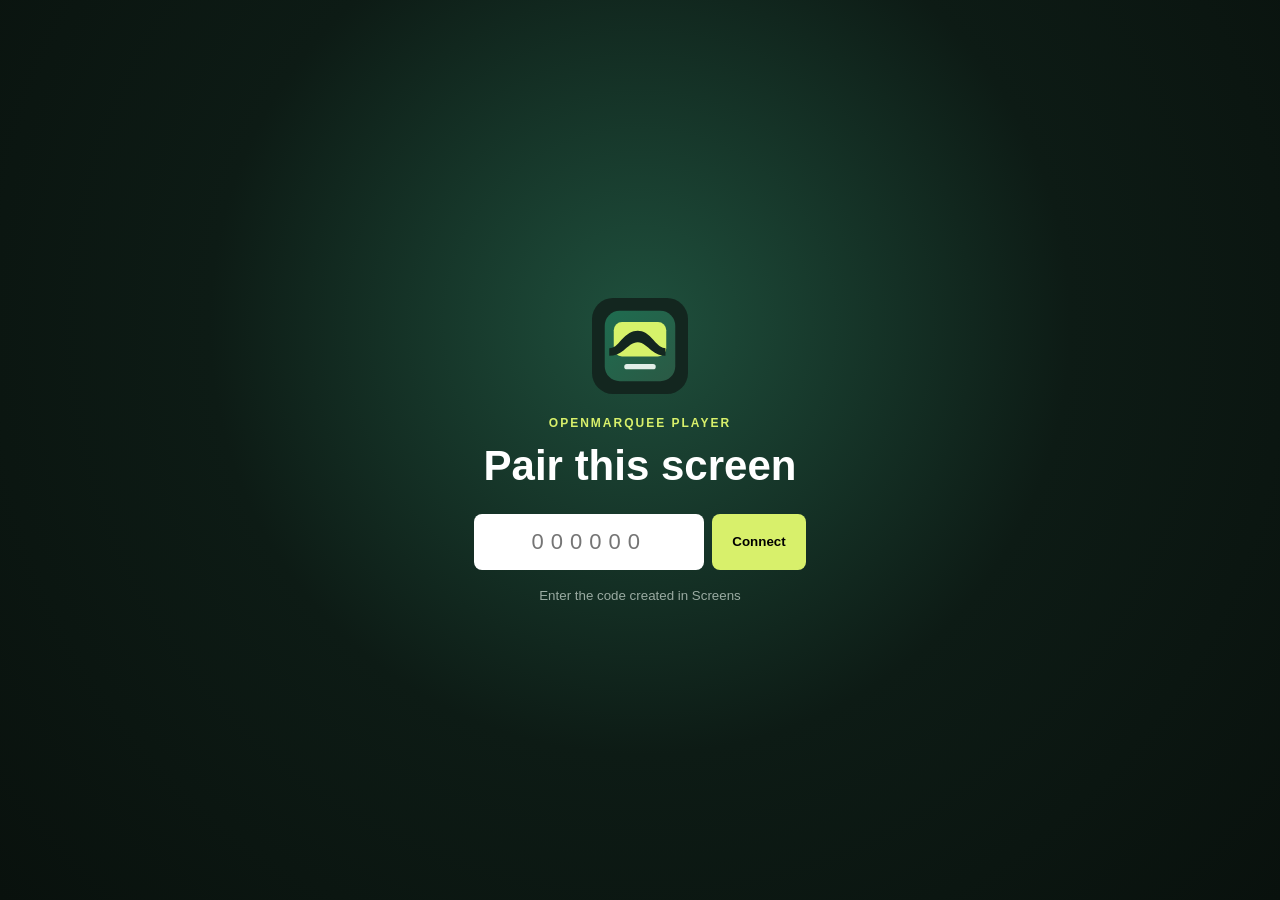
==== static/player.html @ 2d728e7a "Initial OpenMarquee release" ====
<!doctype html><html lang="en"><head><meta charset="utf-8"><meta name="viewport" content="width=device-width,initial-scale=1"><title>OpenMarquee Player</title><link rel="icon" type="image/svg+xml" href="/static/favicon.svg"><link rel="stylesheet" href="/static/player.css"></head><body><div id="pair"><img class="player-logo" src="/static/logo.svg" alt="OpenMarquee"><p>OPENMARQUEE PLAYER</p><h1>Pair this screen</h1><form id="pair-form"><input id="code" maxlength="6" placeholder="000000" autocomplete="off"><button>Connect</button></form><small>Enter the code created in Screens</small></div><div id="stage"></div><script src="/static/player.js"></script></body></html>
---- static/player.css ----
*{box-sizing:border-box}html,body{margin:0;width:100%;height:100%;overflow:hidden;background:#09110d;color:white;font-family:"Segoe UI",Arial,sans-serif;letter-spacing:0}#pair{height:100%;display:grid;place-content:center;text-align:center;background:radial-gradient(circle at 50% 36%,#1f503d 0,#0d1b15 50%,#09110d 100%)}.player-logo{margin:auto;width:96px;height:96px;display:block}#pair p{color:#d8f06b;font-size:12px;font-weight:800;letter-spacing:2px;margin-top:22px}#pair h1{font-size:42px;margin:0 0 24px}#pair form{display:flex;gap:8px;justify-content:center}#pair input{width:230px;background:white;border:0;border-radius:8px;padding:15px;font-size:22px;text-align:center;letter-spacing:7px;text-transform:uppercase}#pair button{border:0;border-radius:8px;background:#d8f06b;padding:0 20px;font-weight:800}#pair small{color:#9aaba2;margin-top:18px}#stage{width:100%;height:100%;display:none;background:#000}#stage img,#stage video{width:100%;height:100%;object-fit:contain}.message{height:100%;display:grid;place-content:center;text-align:center;color:#9baca3}.message strong{font-size:28px;color:white;margin-bottom:10px}
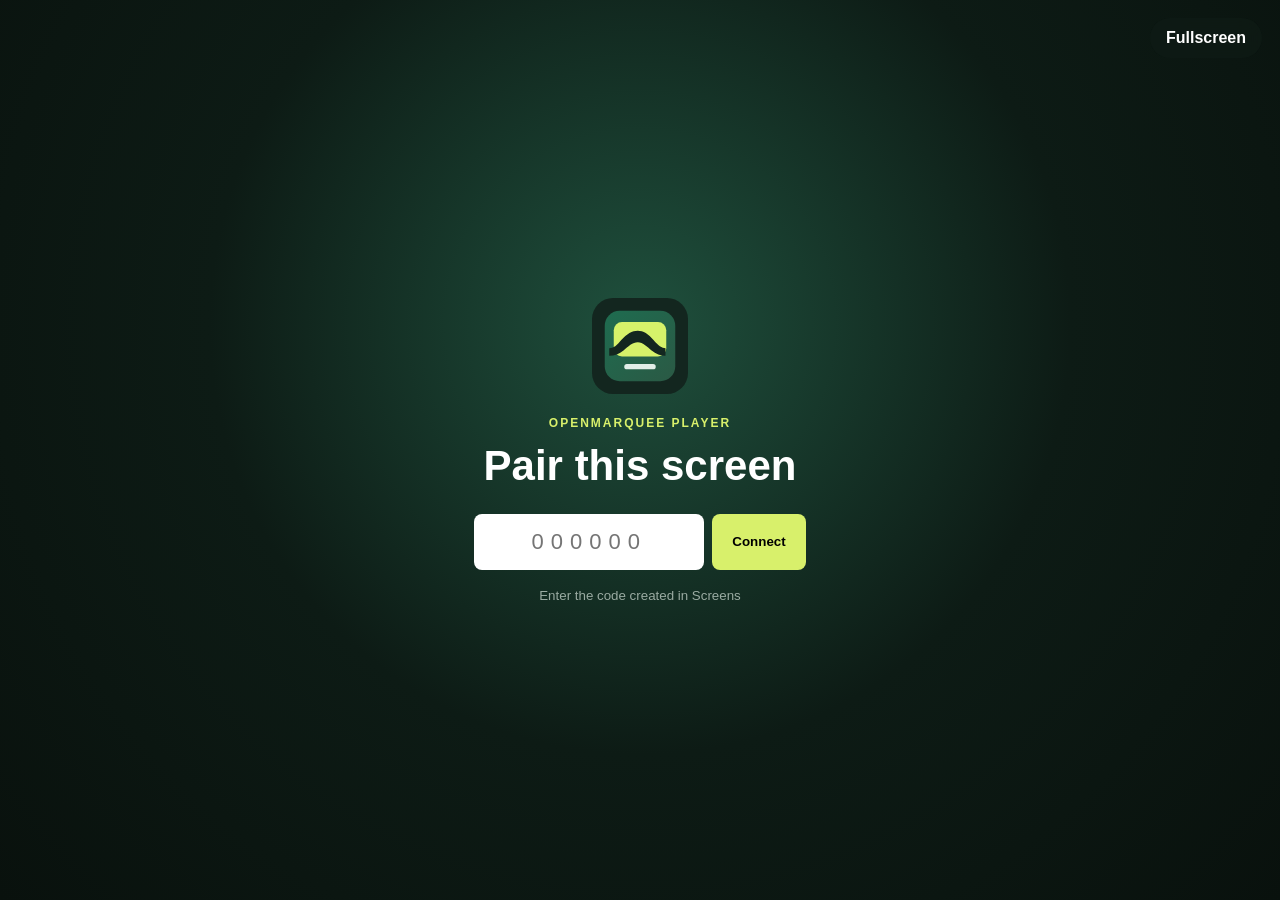
==== commit 87d7c7b3: "Add playlist transitions and fullscreen control" ====
--- a/static/player.html
+++ b/static/player.html
@@ -1 +1 @@
-<!doctype html><html lang="en"><head><meta charset="utf-8"><meta name="viewport" content="width=device-width,initial-scale=1"><title>OpenMarquee Player</title><link rel="icon" type="image/svg+xml" href="/static/favicon.svg"><link rel="stylesheet" href="/static/player.css"></head><body><div id="pair"><img class="player-logo" src="/static/logo.svg" alt="OpenMarquee"><p>OPENMARQUEE PLAYER</p><h1>Pair this screen</h1><form id="pair-form"><input id="code" maxlength="6" placeholder="000000" autocomplete="off"><button>Connect</button></form><small>Enter the code created in Screens</small></div><div id="stage"></div><script src="/static/player.js"></script></body></html>
+<!doctype html><html lang="en"><head><meta charset="utf-8"><meta name="viewport" content="width=device-width,initial-scale=1"><title>OpenMarquee Player</title><link rel="icon" type="image/svg+xml" href="/static/favicon.svg"><link rel="stylesheet" href="/static/player.css"></head><body><div id="pair"><img class="player-logo" src="/static/logo.svg" alt="OpenMarquee"><p>OPENMARQUEE PLAYER</p><h1>Pair this screen</h1><form id="pair-form"><input id="code" maxlength="6" placeholder="000000" autocomplete="off"><button>Connect</button></form><small>Enter the code created in Screens</small></div><button id="fullscreen-toggle" class="fullscreen-toggle" type="button">Fullscreen</button><div id="stage"></div><script src="/static/player.js"></script></body></html>
--- a/static/player.css
+++ b/static/player.css
@@ -1 +1,119 @@
-*{box-sizing:border-box}html,body{margin:0;width:100%;height:100%;overflow:hidden;background:#09110d;color:white;font-family:"Segoe UI",Arial,sans-serif;letter-spacing:0}#pair{height:100%;display:grid;place-content:center;text-align:center;background:radial-gradient(circle at 50% 36%,#1f503d 0,#0d1b15 50%,#09110d 100%)}.player-logo{margin:auto;width:96px;height:96px;display:block}#pair p{color:#d8f06b;font-size:12px;font-weight:800;letter-spacing:2px;margin-top:22px}#pair h1{font-size:42px;margin:0 0 24px}#pair form{display:flex;gap:8px;justify-content:center}#pair input{width:230px;background:white;border:0;border-radius:8px;padding:15px;font-size:22px;text-align:center;letter-spacing:7px;text-transform:uppercase}#pair button{border:0;border-radius:8px;background:#d8f06b;padding:0 20px;font-weight:800}#pair small{color:#9aaba2;margin-top:18px}#stage{width:100%;height:100%;display:none;background:#000}#stage img,#stage video{width:100%;height:100%;object-fit:contain}.message{height:100%;display:grid;place-content:center;text-align:center;color:#9baca3}.message strong{font-size:28px;color:white;margin-bottom:10px}
+*{box-sizing:border-box}
+html,body{margin:0;width:100%;height:100%;overflow:hidden;background:#09110d;color:#fff;font-family:"Segoe UI",Arial,sans-serif;letter-spacing:0}
+#pair{height:100%;display:grid;place-content:center;text-align:center;background:radial-gradient(circle at 50% 36%,#1f503d 0,#0d1b15 50%,#09110d 100%)}
+.player-logo{margin:auto;width:96px;height:96px;display:block}
+#pair p{color:#d8f06b;font-size:12px;font-weight:800;letter-spacing:2px;margin-top:22px}
+#pair h1{font-size:42px;margin:0 0 24px}
+#pair form{display:flex;gap:8px;justify-content:center}
+#pair input{width:230px;background:#fff;border:0;border-radius:8px;padding:15px;font-size:22px;text-align:center;letter-spacing:7px;text-transform:uppercase}
+#pair button{border:0;border-radius:8px;background:#d8f06b;padding:0 20px;font-weight:800}
+#pair small{color:#9aaba2;margin-top:18px}
+.fullscreen-toggle{position:fixed;top:18px;right:18px;z-index:40;border:0;border-radius:999px;background:rgba(15,27,22,.76);color:#fff;padding:11px 16px;font:inherit;font-weight:700;backdrop-filter:blur(10px);cursor:pointer}
+
+#stage{width:100%;height:100%;display:none;background:radial-gradient(circle at top right, rgba(214,240,107,.14), transparent 18%),radial-gradient(circle at left center, rgba(40,111,80,.18), transparent 30%),#040707;position:relative;overflow:hidden}
+.scene{position:absolute;inset:0;opacity:0;transform:scale(1.015);transition:opacity 700ms ease,transform 900ms ease,clip-path 850ms ease,filter 850ms ease;overflow:hidden;transform-origin:center center}
+.scene.active{opacity:1;transform:scale(1)}
+.scene.scene-exit{opacity:0;transform:scale(1.02)}
+.scene.transition-none{transition:none}
+.scene.transition-none.active,.scene.transition-none.scene-exit{transform:none;opacity:1}
+.scene.transition-none.scene-exit{opacity:0}
+.scene.transition-fade.active,.scene.transition-crossfade.active{opacity:1}
+.scene.transition-slide-left{transform:translateX(5%)}
+.scene.transition-slide-left.active{transform:translateX(0)}
+.scene.transition-slide-left.scene-exit{transform:translateX(-7%)}
+.scene.transition-slide-right{transform:translateX(-5%)}
+.scene.transition-slide-right.active{transform:translateX(0)}
+.scene.transition-slide-right.scene-exit{transform:translateX(7%)}
+.scene.transition-slide-up{transform:translateY(5%)}
+.scene.transition-slide-up.active{transform:translateY(0)}
+.scene.transition-slide-up.scene-exit{transform:translateY(-7%)}
+.scene.transition-slide-down{transform:translateY(-5%)}
+.scene.transition-slide-down.active{transform:translateY(0)}
+.scene.transition-slide-down.scene-exit{transform:translateY(7%)}
+.scene.transition-zoom-in{transform:scale(.9)}
+.scene.transition-zoom-in.active{transform:scale(1)}
+.scene.transition-zoom-in.scene-exit{transform:scale(1.08)}
+.scene.transition-zoom-out{transform:scale(1.08)}
+.scene.transition-zoom-out.active{transform:scale(1)}
+.scene.transition-zoom-out.scene-exit{transform:scale(.9)}
+.scene.transition-push{transform:translateX(100%)}
+.scene.transition-push.active{transform:translateX(0)}
+.scene.transition-push.scene-exit{transform:translateX(-100%)}
+.scene.transition-wipe{clip-path:inset(0 100% 0 0)}
+.scene.transition-wipe.active{clip-path:inset(0 0 0 0)}
+.scene.transition-wipe.scene-exit{opacity:1}
+.scene.transition-dissolve{filter:blur(18px)}
+.scene.transition-dissolve.active{filter:blur(0)}
+.scene.transition-dissolve.scene-exit{filter:blur(18px)}
+.scene.transition-flip{transform:rotateY(-90deg)}
+.scene.transition-flip.active{transform:rotateY(0)}
+.scene.transition-flip.scene-exit{transform:rotateY(90deg)}
+.scene.transition-rotate{transform:rotate(-10deg) scale(.96)}
+.scene.transition-rotate.active{transform:rotate(0) scale(1)}
+.scene.transition-rotate.scene-exit{transform:rotate(10deg) scale(.96)}
+.scene.transition-cube{transform:perspective(1400px) rotateY(-85deg)}
+.scene.transition-cube.active{transform:perspective(1400px) rotateY(0)}
+.scene.transition-cube.scene-exit{transform:perspective(1400px) rotateY(85deg)}
+.scene.transition-blur{filter:blur(18px);transform:scale(1.04)}
+.scene.transition-blur.active{filter:blur(0);transform:scale(1)}
+.scene.transition-blur.scene-exit{filter:blur(18px);transform:scale(.98)}
+.scene.transition-split{clip-path:inset(0 50% 0 50%)}
+.scene.transition-split.active{clip-path:inset(0 0 0 0)}
+.scene.transition-circle{clip-path:circle(0 at 50% 50%)}
+.scene.transition-circle.active{clip-path:circle(140% at 50% 50%)}
+.scene.transition-curtain{clip-path:inset(0 48% 0 48%)}
+.scene.transition-curtain.active{clip-path:inset(0 0 0 0)}
+.scene-idle{display:grid;place-items:center;background:radial-gradient(circle at 50% 38%, rgba(41,107,79,.26), transparent 24%),linear-gradient(180deg,#07100d 0%,#040707 100%)}
+.message-shell{display:grid;gap:24px;place-items:center;text-align:center}
+.message-mark{width:110px;height:110px;border-radius:28px;background:linear-gradient(160deg, rgba(214,240,107,.95), rgba(74,169,104,.92)),#d8f06b;box-shadow:0 16px 60px rgba(119,201,98,.24);position:relative}
+.message-mark::before,.message-mark::after{content:"";position:absolute;background:#122218;border-radius:999px}
+.message-mark::before{width:54px;height:10px;left:28px;top:50px;transform:rotate(-40deg)}
+.message-mark::after{width:24px;height:10px;left:22px;top:61px;transform:rotate(42deg)}
+.message{display:grid;gap:10px;color:#9baca3}
+.message strong{font-size:34px;color:#fff}
+.message span{font-size:21px}
+
+.grid-layout,.panel{width:100%;height:100%}
+.grid-layout{display:grid;gap:10px;padding:10px}
+.grid-layout.split-2{grid-template-columns:repeat(2,minmax(0,1fr))}
+.grid-layout.split-4{grid-template-columns:repeat(2,minmax(0,1fr));grid-template-rows:repeat(2,minmax(0,1fr))}
+.panel{position:relative;overflow:hidden;background:#020303;border-radius:18px}
+.scene-single .panel{border-radius:0}
+.panel-backdrop,.panel-fill,.panel-backdrop-video{position:absolute;inset:0;width:100%;height:100%}
+.panel-backdrop{background-position:center;background-repeat:no-repeat;background-size:cover;filter:blur(22px) brightness(.58) saturate(1.1);transform:scale(1.08)}
+.panel-fill{background-position:center;background-repeat:no-repeat;background-size:cover;filter:blur(9px) brightness(.74) saturate(1.08);transform:scale(1.05)}
+.panel-backdrop-video{object-fit:cover;filter:blur(24px) brightness(.52);transform:scale(1.08)}
+.panel-media{position:relative;z-index:2;width:100%;height:100%}
+.panel-image-media,.panel-video-media{box-shadow:0 28px 90px rgba(0,0,0,.32)}
+.panel-image-media[data-fit="contain"],.panel-video-media[data-fit="contain"]{object-fit:contain}
+.panel-image-media[data-fit="cover"],.panel-video-media[data-fit="cover"]{object-fit:cover}
+.panel-image-media{will-change:transform,filter}
+.panel-iframe-media{border:0;background:#fff}
+.panel-audio,.panel-rss,.panel-iframe{background:linear-gradient(135deg,#0f1b16 0%,#09110d 100%)}
+.audio-mini,.rss-mini{position:relative;z-index:2;height:100%;display:grid;align-content:center;justify-items:center;text-align:center;padding:28px}
+.audio-mini strong,.rss-mini strong{font-size:28px}
+.audio-mini span,.rss-mini span{color:#a8bbb1}
+.rss-mini p{margin:0 0 10px;color:#d8f06b;font-size:12px;font-weight:800;letter-spacing:2px}
+.rss-mini{gap:10px}
+.audio-bars{display:flex;gap:10px;align-items:flex-end;height:72px;margin-top:12px}
+.audio-bars span{width:14px;border-radius:999px;background:linear-gradient(180deg,#d8f06b 0%,#5cc273 100%);animation:audioBounce 1.2s ease-in-out infinite}
+.audio-bars span:nth-child(1){height:20px}
+.audio-bars span:nth-child(2){height:42px;animation-delay:.12s}
+.audio-bars span:nth-child(3){height:62px;animation-delay:.24s}
+.audio-bars span:nth-child(4){height:34px;animation-delay:.36s}
+.audio-bars span:nth-child(5){height:50px;animation-delay:.48s}
+
+.panel-image.kenburns-in .panel-image-media{animation:kenburnsIn 18s ease-in-out forwards}
+.panel-image.kenburns-out .panel-image-media{animation:kenburnsOut 18s ease-in-out forwards}
+.panel-image.pan-left .panel-image-media{animation:panLeft 18s ease-in-out forwards}
+.panel-image.pan-right .panel-image-media{animation:panRight 18s ease-in-out forwards}
+.panel-image.float-rise .panel-image-media{animation:floatRise 18s ease-in-out forwards}
+.panel-image.cinema-sweep .panel-image-media{animation:cinemaSweep 18s ease-in-out forwards}
+
+@keyframes kenburnsIn{0%{transform:scale(1.02) translate3d(0,0,0)}50%{transform:scale(1.08) translate3d(-1.2%,1%,0)}100%{transform:scale(1.13) translate3d(1.2%,-1%,0)}}
+@keyframes kenburnsOut{0%{transform:scale(1.15) translate3d(1%,-1%,0)}100%{transform:scale(1.03) translate3d(-1%,1.2%,0)}}
+@keyframes panLeft{0%{transform:scale(1.12) translate3d(3%,0,0)}50%{transform:scale(1.08) translate3d(0,-1%,0)}100%{transform:scale(1.12) translate3d(-3%,0,0)}}
+@keyframes panRight{0%{transform:scale(1.12) translate3d(-3%,0,0)}50%{transform:scale(1.08) translate3d(0,1%,0)}100%{transform:scale(1.12) translate3d(3%,0,0)}}
+@keyframes floatRise{0%{transform:scale(1.08) translate3d(0,2.4%,0)}40%{transform:scale(1.12) translate3d(-1%,0,0)}100%{transform:scale(1.17) translate3d(1.4%,-3%,0)}}
+@keyframes cinemaSweep{0%{transform:scale(1.14) translate3d(-2.2%,-1.4%,0) rotate(.15deg)}45%{transform:scale(1.09) translate3d(1.1%,.5%,0) rotate(0)}100%{transform:scale(1.14) translate3d(2.2%,1.4%,0) rotate(-.15deg)}}
+@keyframes audioBounce{0%,100%{transform:scaleY(.72)}50%{transform:scaleY(1.18)}}
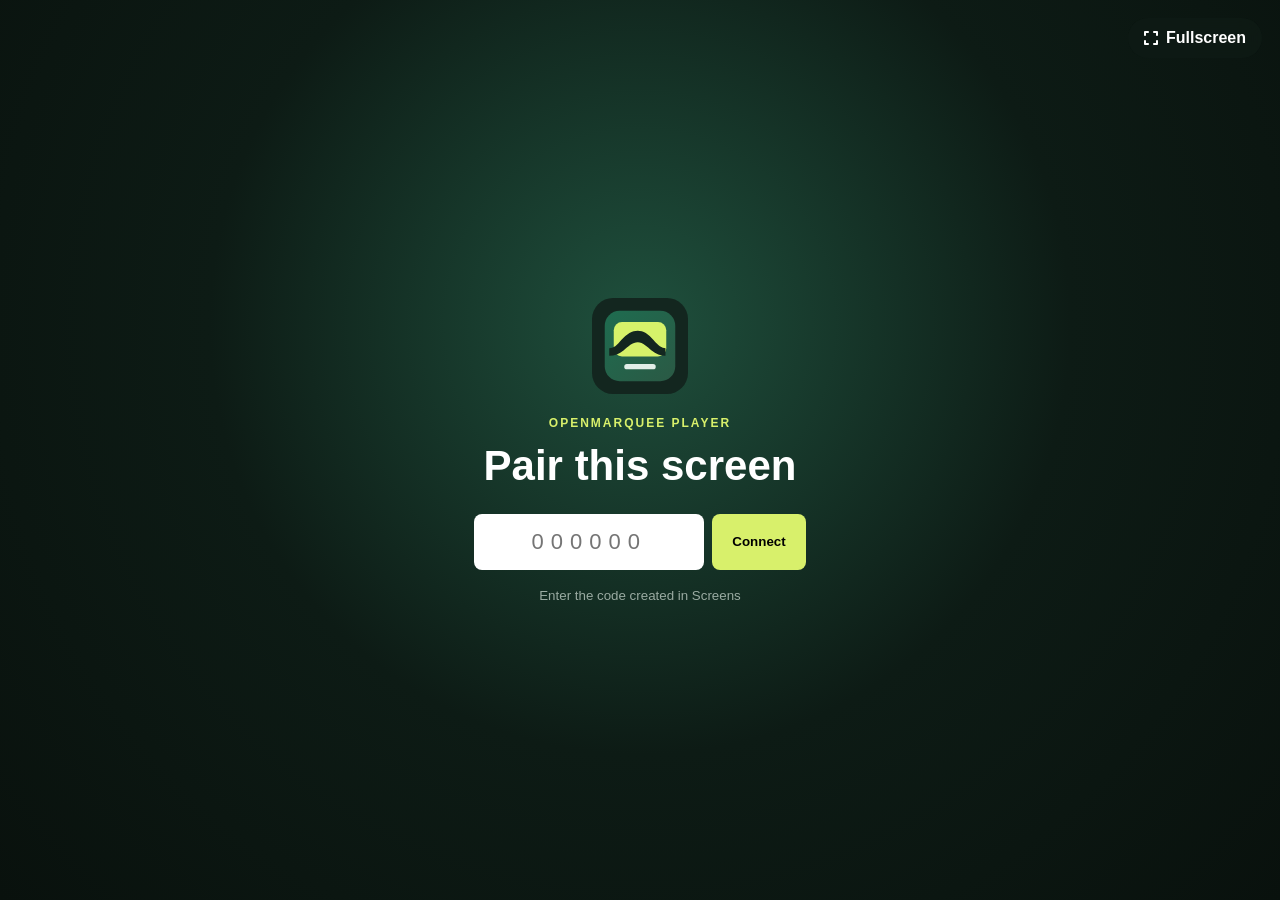
==== commit 3f89ed5a: "Harden admin security and improve player runtime" ====
--- a/static/player.html
+++ b/static/player.html
@@ -1 +1 @@
-<!doctype html><html lang="en"><head><meta charset="utf-8"><meta name="viewport" content="width=device-width,initial-scale=1"><title>OpenMarquee Player</title><link rel="icon" type="image/svg+xml" href="/static/favicon.svg"><link rel="stylesheet" href="/static/player.css"></head><body><div id="pair"><img class="player-logo" src="/static/logo.svg" alt="OpenMarquee"><p>OPENMARQUEE PLAYER</p><h1>Pair this screen</h1><form id="pair-form"><input id="code" maxlength="6" placeholder="000000" autocomplete="off"><button>Connect</button></form><small>Enter the code created in Screens</small></div><button id="fullscreen-toggle" class="fullscreen-toggle" type="button">Fullscreen</button><div id="stage"></div><script src="/static/player.js"></script></body></html>
+<!doctype html><html lang="en"><head><meta charset="utf-8"><meta name="viewport" content="width=device-width,initial-scale=1"><title>OpenMarquee Player</title><link rel="icon" type="image/svg+xml" href="/static/favicon.svg"><link rel="stylesheet" href="https://cdnjs.cloudflare.com/ajax/libs/font-awesome/6.5.2/css/all.min.css"><link rel="stylesheet" href="/static/player.css"></head><body><div id="pair"><img class="player-logo" src="/static/logo.svg" alt="OpenMarquee"><p>OPENMARQUEE PLAYER</p><h1>Pair this screen</h1><form id="pair-form"><input id="code" maxlength="6" placeholder="000000" autocomplete="off"><button>Connect</button></form><small>Enter the code created in Screens</small></div><button id="fullscreen-toggle" class="fullscreen-toggle" type="button"><i class="fa-solid fa-expand"></i><span>Fullscreen</span></button><div id="stage"></div><script src="/static/player.js"></script></body></html>
--- a/static/player.css
+++ b/static/player.css
@@ -8,7 +8,8 @@
 #pair input{width:230px;background:#fff;border:0;border-radius:8px;padding:15px;font-size:22px;text-align:center;letter-spacing:7px;text-transform:uppercase}
 #pair button{border:0;border-radius:8px;background:#d8f06b;padding:0 20px;font-weight:800}
 #pair small{color:#9aaba2;margin-top:18px}
-.fullscreen-toggle{position:fixed;top:18px;right:18px;z-index:40;border:0;border-radius:999px;background:rgba(15,27,22,.76);color:#fff;padding:11px 16px;font:inherit;font-weight:700;backdrop-filter:blur(10px);cursor:pointer}
+.fullscreen-toggle{position:fixed;top:18px;right:18px;z-index:40;border:0;border-radius:999px;background:rgba(15,27,22,.76);color:#fff;padding:11px 16px;font:inherit;font-weight:700;backdrop-filter:blur(10px);cursor:pointer;display:inline-flex;align-items:center;gap:8px;transition:opacity .25s ease,transform .25s ease}
+.fullscreen-toggle.hidden{opacity:0;pointer-events:none;transform:translateY(-8px)}
 
 #stage{width:100%;height:100%;display:none;background:radial-gradient(circle at top right, rgba(214,240,107,.14), transparent 18%),radial-gradient(circle at left center, rgba(40,111,80,.18), transparent 30%),#040707;position:relative;overflow:hidden}
 .scene{position:absolute;inset:0;opacity:0;transform:scale(1.015);transition:opacity 700ms ease,transform 900ms ease,clip-path 850ms ease,filter 850ms ease;overflow:hidden;transform-origin:center center}
